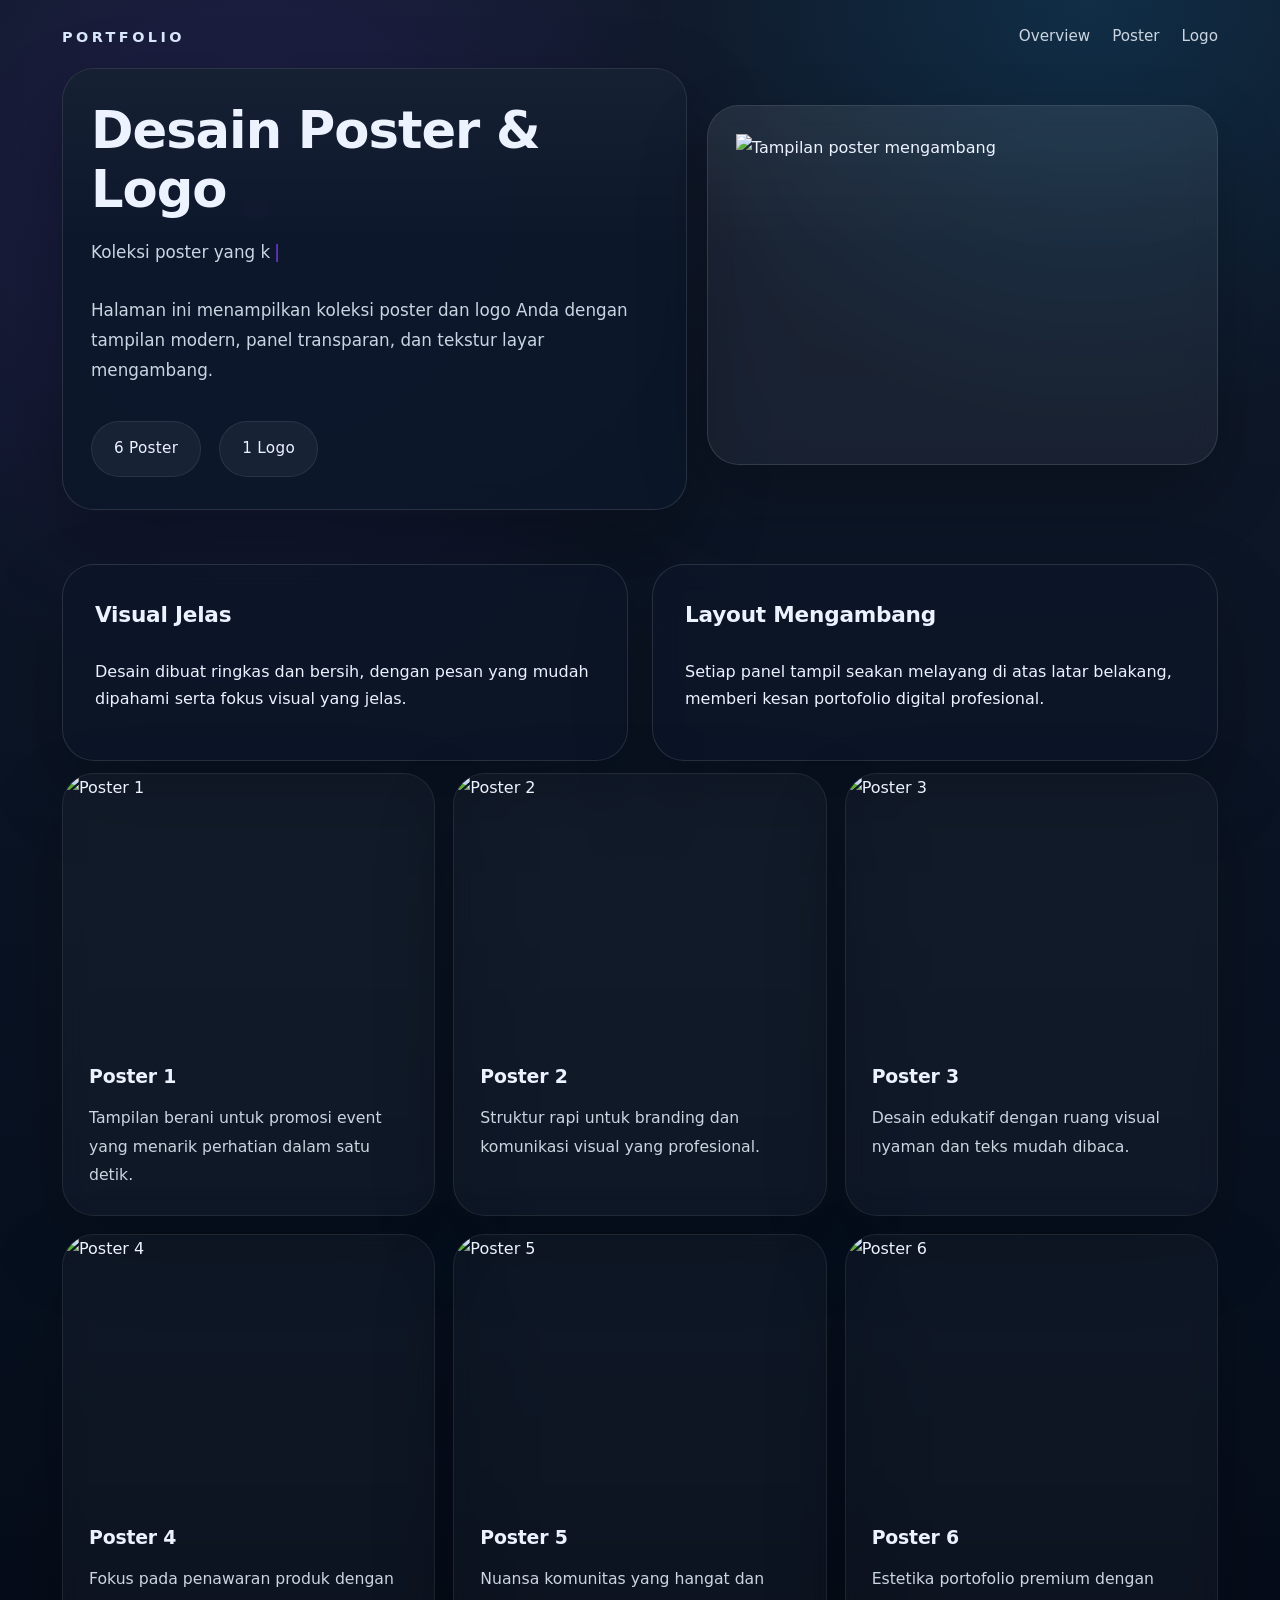
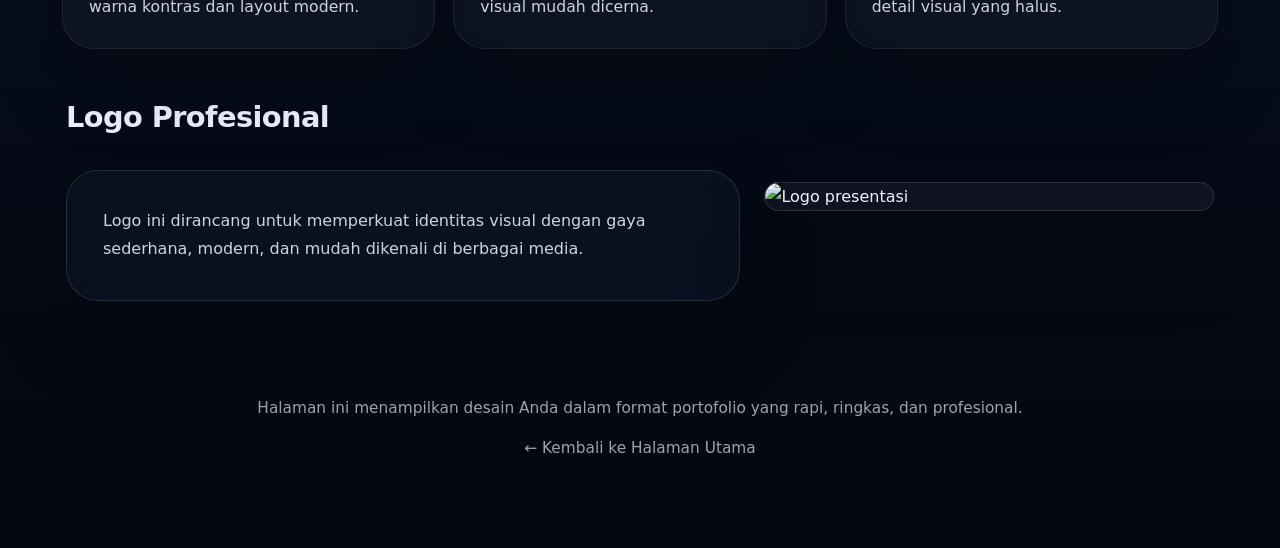
==== index2.html @ ca3ceda4 "portofolio" ====
<!DOCTYPE html>
<html lang="id">
<head>
  <meta charset="UTF-8" />
  <meta name="viewport" content="width=device-width, initial-scale=1.0" />
  <title>Portofolio Poster & Logo</title>
  <style>
    :root {
      --bg: #07101f;
      --surface: rgba(12, 23, 41, 0.88);
      --surface-soft: rgba(12, 23, 41, 0.6);
      --text: #edf2ff;
      --muted: #9ca3af;
      --accent: #7c3aed;
      --border: rgba(255,255,255,0.12);
      --shadow: 0 32px 80px rgba(0,0,0,0.32);
      --radius: 32px;
      font-family: Inter, system-ui, sans-serif;
    }
    * { box-sizing: border-box; }
    html { scroll-behavior: smooth; }
    body {
      margin: 0;
      min-height: 100vh;
      background: radial-gradient(circle at 20% 10%, rgba(124,58,237,0.16), transparent 22%),
                  radial-gradient(circle at 85% 0%, rgba(14,165,233,0.14), transparent 18%),
                  linear-gradient(180deg, #101a2b 0%, #07101f 60%, #04070f 100%);
      color: var(--text);
      line-height: 1.7;
    }
    body::before {
      content: '';
      position: fixed;
      inset: 0;
      background-image: radial-gradient(circle, rgba(255,255,255,0.08) 1px, transparent 1px);
      background-size: 96px 96px;
      opacity: 0.08;
      pointer-events: none;
    }
    a { color: inherit; text-decoration: none; }
    .page {
      width: min(1180px, calc(100% - 32px));
      margin: 0 auto;
      padding: 24px 0 40px;
    }
    header {
      display: flex;
      justify-content: space-between;
      align-items: center;
      gap: 16px;
      margin-bottom: 18px;
      padding: 0 12px;
    }
    .brand {
      letter-spacing: 0.24em;
      text-transform: uppercase;
      font-size: 0.9rem;
      color: #dbeafe;
      font-weight: 700;
    }
    nav { display: flex; gap: 22px; flex-wrap: wrap; }
    nav a { color: #cbd5e1; font-size: 0.95rem; transition: color 0.2s ease; }
    nav a:hover { color: var(--accent); }
    .hero {
      display: grid;
      grid-template-columns: 1.1fr 0.9fr;
      gap: 20px;
      align-items: center;
      margin-bottom: 22px;
      padding: 0 12px;
    }
    .panel {
      position: relative;
      border-radius: var(--radius);
      background: var(--surface);
      border: 1px solid var(--border);
      box-shadow: var(--shadow);
      overflow: hidden;
      backdrop-filter: blur(12px);
    }
    .panel::before {
      content: '';
      position: absolute;
      inset: 0;
      background: linear-gradient(180deg, rgba(255,255,255,0.04), transparent 40%);
      pointer-events: none;
    }
    .hero-copy {
      padding: 32px 28px;
    }
    .hero-copy h1 {
      margin: 0;
      font-size: clamp(2.6rem, 4vw, 3.8rem);
      line-height: 1.15;
      letter-spacing: -0.02em;
    }
    .typing-text {
      margin: 24px 0 0;
      color: #cbd5e1;
      max-width: 640px;
      font-size: 1.05rem;
      line-height: 1.8;
      min-height: 2.5rem;
      overflow: hidden;
      white-space: nowrap;
    }
    .typing-cursor {
      display: inline-block;
      margin-left: 4px;
      color: var(--accent);
      animation: blink 1.1s step-start infinite;
    }
    @keyframes blink {
      50% { opacity: 0; }
    }
    .hero-copy p {
      margin: 18px 0 0;
      color: #cbd5e1;
      max-width: 640px;
      font-size: 1.05rem;
      line-height: 1.8;
    }
    .hero-meta {
      display: flex;
      flex-wrap: wrap;
      gap: 18px;
      margin-top: 36px;
    }
    .pill {
      padding: 14px 22px;
      border-radius: 999px;
      background: rgba(255,255,255,0.05);
      border: 1px solid rgba(255,255,255,0.08);
      color: #edf2ff;
      font-size: 0.95rem;
      letter-spacing: 0.3px;
      transition: all 0.2s ease;
    }
    .pill:hover {
      background: rgba(255,255,255,0.08);
      transform: translateY(-2px);
    }
    .screen-card {
      padding: 28px;
      display: grid;
      gap: 20px;
    }
    .floating-screen {
      position: relative;
      border-radius: 32px;
      overflow: hidden;
      background: rgba(255,255,255,0.05);
      border: 1px solid rgba(255,255,255,0.12);
      box-shadow: 0 30px 70px rgba(0,0,0,0.24);
      transform: translateY(-4px);
      transition: transform 0.24s ease, box-shadow 0.24s ease;
      min-height: 360px;
    }
    .floating-screen:hover { transform: translateY(-12px); box-shadow: 0 50px 100px rgba(0,0,0,0.32); }
    .floating-screen img {
      display: block;
      width: 100%;
      height: 100%;
      object-fit: cover;
    }
    .info-grid {
      display: grid;
       gap: 24px;
       grid-template-columns: repeat(2, 1fr);
       margin: 54px 0 0;
       padding: 0 12px;
    }
    .info-card {
      padding: 32px;
      border-radius: var(--radius);
      background: var(--surface-soft);
      border: 1px solid var(--border);
      box-shadow: 0 32px 80px rgba(0,0,0,0.22);
      backdrop-filter: blur(14px);
    }
    .info-card h2 {
      margin: 0 0 24px;
      font-size: 1.35rem;
      font-weight: 600;
      letter-spacing: -0.01em;
    }
    .info-card ul {
      list-style: none;
      padding: 0;
      margin: 0;
    }
    .info-card li {
      margin: 0 0 14px;
      padding-left: 28px;
      position: relative;
      color: #cbd5e1;
      font-size: 1rem;
      line-height: 1.8;
    }
    .info-card li:last-child {
      margin-bottom: 0;
    }
    .info-card li::before {
      content: '✓';
      position: absolute;
      left: 0;
      color: var(--accent);
      font-weight: 600;
      font-size: 1.1rem;
    }
    .poster-grid {
      display: grid;
      gap: 18px;
      grid-template-columns: repeat(auto-fit, minmax(300px, 1fr));
      margin: 12px 12px 0;
    }
    .poster-card {
      border-radius: var(--radius);
      overflow: hidden;
      background: rgba(255,255,255,0.03);
      border: 1px solid rgba(255,255,255,0.08);
      box-shadow: 0 32px 80px rgba(0,0,0,0.22);
      transition: transform 0.3s ease, box-shadow 0.3s ease;
      backdrop-filter: blur(10px);
    }
    .poster-card:hover { transform: translateY(-8px); box-shadow: 0 40px 95px rgba(0,0,0,0.28); }
    .poster-card img { width: 100%; height: 260px; object-fit: cover; display: block; }
    .poster-card .content { padding: 26px; }
    .poster-card h3 { margin: 0 0 12px; font-size: 1.18rem; letter-spacing: -0.01em; }
    .poster-card p { margin: 0; color: #cbd5e1; font-size: 0.98rem; line-height: 1.8; }
    .logo-section {
      margin: 44px 16px 0;
      display: grid;
      gap: 24px;
      grid-template-columns: 1.2fr 0.8fr;
      align-items: center;
    }
    .logo-panel {
      padding: 36px;
      border-radius: var(--radius);
      background: var(--surface-soft);
      border: 1px solid var(--border);
      box-shadow: 0 32px 80px rgba(0,0,0,0.22);
      backdrop-filter: blur(14px);
    }
    .logo-panel h2 { margin: 0 0 16px; font-size: 1.35rem; letter-spacing: -0.01em; }
    .logo-panel p { margin: 0; color: #cbd5e1; line-height: 1.8; font-size: 1rem; }
    .logo-frame {
      border-radius: var(--radius);
      overflow: hidden;
      background: rgba(255,255,255,0.04);
      border: 1px solid rgba(255,255,255,0.12);
      box-shadow: 0 32px 90px rgba(0,0,0,0.28);
    }
    .logo-frame img { width: 100%; display: block; object-fit: contain; }
    .footer {
      margin: 48px 12px 0;
      text-align: center;
      color: var(--muted);
      font-size: 0.96rem;
      padding: 32px 0;
      line-height: 1.6;
    }
    main img {
      cursor: zoom-in;
      transition: transform 0.2s ease;
    }
    main img:hover {
      transform: scale(1.02);
    }
    .modal {
      position: fixed;
      inset: 0;
      display: none;
      align-items: center;
      justify-content: center;
      background: rgba(0,0,0,0.88);
      z-index: 9999;
      padding: 16px;
      overflow: hidden;
    }
    .modal.open {
      display: flex;
    }
    .modal-content {
      position: relative;
      display: flex;
      align-items: center;
      justify-content: center;
      max-width: min(100%, calc(100vw - 32px));
      max-height: min(100%, calc(100vh - 32px));
      width: min(100%, calc(100vw - 32px));
      height: min(100%, calc(100vh - 32px));
    }
    .modal-content img {
      width: auto;
      max-width: 100%;
      height: auto;
      max-height: 100%;
      border-radius: 24px;
      box-shadow: 0 30px 80px rgba(0,0,0,0.45);
      display: block;
    }
    .modal-close {
      position: absolute;
      top: -12px;
      right: -12px;
      width: 42px;
      height: 42px;
      border-radius: 50%;
      border: 1px solid rgba(255,255,255,0.18);
      background: rgba(15,23,42,0.94);
      color: #fff;
      font-size: 1.2rem;
      display: flex;
      align-items: center;
      justify-content: center;
      cursor: pointer;
      box-shadow: 0 16px 36px rgba(0,0,0,0.35);
    }
    .modal-close:hover {
      background: rgba(124,58,237,0.9);
    }
    @media (max-width: 980px) {
      .hero { grid-template-columns: 1fr; }
      .info-grid, .logo-section { grid-template-columns: 1fr; }
    }
    @media (max-width: 680px) {
      header { flex-direction: column; align-items: flex-start; }
      .page { padding: 20px 0 32px; }
      .poster-card img { height: 220px; }
      .floating-screen { min-height: 320px; }
      .hero-copy { padding: 28px 24px; }
      .hero-stack { padding: 0; }
    }
  </style>
</head>
<body>
  <main class="page">
    <header>
      <div class="brand">PORTFOLIO</div>
      <nav>
        <a href="#overview">Overview</a>
        <a href="#posters">Poster</a>
        <a href="#logo">Logo</a>
      </nav>
    </header>

    <section class="hero">
      <div class="panel hero-copy">
        <h1>Desain Poster & Logo</h1>
        <p class="typing-text"><span id="typed-text"></span><span class="typing-cursor">|</span></p>
        <p>Halaman ini menampilkan koleksi poster dan logo Anda dengan tampilan modern, panel transparan, dan tekstur layar mengambang.</p>
        <div class="hero-meta">
          <span class="pill">6 Poster</span>
          <span class="pill">1 Logo</span>
        </div>
      </div>

      <div class="panel screen-card floating-screen">
        <img src="assets/images/poster.jpeg" alt="Tampilan poster mengambang" />
      </div>
    </section>

    <section id="overview" class="info-grid">
      <div class="info-card">
        <h2>Visual Jelas</h2>
        <p>Desain dibuat ringkas dan bersih, dengan pesan yang mudah dipahami serta fokus visual yang jelas.</p>
      </div>
      <div class="info-card">
        <h2>Layout Mengambang</h2>
        <p>Setiap panel tampil seakan melayang di atas latar belakang, memberi kesan portofolio digital profesional.</p>
      </div>
    </section>

    <section id="posters" class="section">
      <div class="poster-grid">
        <article class="poster-card">
          <img src="assets/images/poster1.jpeg" alt="Poster 1" />
          <div class="content">
            <h3>Poster 1</h3>
            <p>Tampilan berani untuk promosi event yang menarik perhatian dalam satu detik.</p>
          </div>
        </article>
        <article class="poster-card">
          <img src="assets/images/poster2.jpeg" alt="Poster 2" />
          <div class="content">
            <h3>Poster 2</h3>
            <p>Struktur rapi untuk branding dan komunikasi visual yang profesional.</p>
          </div>
        </article>
        <article class="poster-card">
          <img src="assets/images/poster3.jpeg" alt="Poster 3" />
          <div class="content">
            <h3>Poster 3</h3>
            <p>Desain edukatif dengan ruang visual nyaman dan teks mudah dibaca.</p>
          </div>
        </article>
        <article class="poster-card">
          <img src="assets/images/poster4.jpeg" alt="Poster 4" />
          <div class="content">
            <h3>Poster 4</h3>
            <p>Fokus pada penawaran produk dengan warna kontras dan layout modern.</p>
          </div>
        </article>
        <article class="poster-card">
          <img src="assets/images/poster5.jpeg" alt="Poster 5" />
          <div class="content">
            <h3>Poster 5</h3>
            <p>Nuansa komunitas yang hangat dan visual mudah dicerna.</p>
          </div>
        </article>
        <article class="poster-card">
          <img src="assets/images/poster7.jpeg" alt="Poster 6" />
          <div class="content">
            <h3>Poster 6</h3>
            <p>Estetika portofolio premium dengan detail visual yang halus.</p>
          </div>
        </article>
      </div>
    </section>

    <section id="logo" class="logo-section">
      <div>
        <h2 style="font-size: 1.8rem; font-weight: 700; margin: 0 0 28px; letter-spacing: -0.02em;">Logo Profesional</h2>
        <div class="logo-panel">
          <p>Logo ini dirancang untuk memperkuat identitas visual dengan gaya sederhana, modern, dan mudah dikenali di berbagai media.</p>
        </div>
      </div>
      <div class="logo-frame">
        <img src="assets/images/poster6.jpeg" alt="Logo presentasi" />
      </div>
    </section>

    <footer class="footer">
      <p>Halaman ini menampilkan desain Anda dalam format portofolio yang rapi, ringkas, dan profesional.</p>
      <p><a class="back-link" href="index4.html">← Kembali ke Halaman Utama</a></p>
    </footer>
  </main>

  <div class="modal" id="imageModal" aria-hidden="true">
    <div class="modal-content">
      <button class="modal-close" id="modalClose" aria-label="Tutup tampilan gambar">×</button>
      <img id="modalImage" src="" alt="Gambar diperbesar" />
    </div>
  </div>

  <script>
    const modal = document.getElementById('imageModal');
    const modalImage = document.getElementById('modalImage');
    const modalClose = document.getElementById('modalClose');

    const openImageModal = (src, alt) => {
      modalImage.src = src;
      modalImage.alt = alt || 'Gambar diperbesar';
      modal.classList.add('open');
      modal.setAttribute('aria-hidden', 'false');
      document.body.style.overflow = 'hidden';
    };

    const closeImageModal = () => {
      modal.classList.remove('open');
      modal.setAttribute('aria-hidden', 'true');
      document.body.style.overflow = '';
      modalImage.src = '';
    };

    document.querySelectorAll('main img').forEach(img => {
      img.addEventListener('click', () => openImageModal(img.src, img.alt));
    });

    modalClose.addEventListener('click', closeImageModal);
    modal.addEventListener('click', event => {
      if (event.target === modal) {
        closeImageModal();
      }
    });

    document.addEventListener('keydown', event => {
      if (event.key === 'Escape' && modal.classList.contains('open')) {
        closeImageModal();
      }
    });

    const typedText = document.getElementById('typed-text');
    const typeMessages = [
      'Koleksi poster yang kuat dan berkelas',
      'Logo modern dengan tampilan tegas',
      'Desain visual profesional untuk branding Anda'
    ];
    let typeIndex = 0;
    let charIndex = 0;
    const typingSpeed = 80;
    const erasingSpeed = 40;
    const pauseDelay = 1700;

    function typeWriter() {
      if (!typedText) return;
      const currentText = typeMessages[typeIndex];
      if (charIndex < currentText.length) {
        typedText.textContent += currentText.charAt(charIndex);
        charIndex++;
        setTimeout(typeWriter, typingSpeed);
      } else {
        setTimeout(eraseWriter, pauseDelay);
      }
    }

    function eraseWriter() {
      if (!typedText) return;
      if (charIndex > 0) {
        typedText.textContent = typedText.textContent.slice(0, -1);
        charIndex--;
        setTimeout(eraseWriter, erasingSpeed);
      } else {
        typeIndex = (typeIndex + 1) % typeMessages.length;
        setTimeout(typeWriter, 500);
      }
    }

    document.addEventListener('DOMContentLoaded', () => {
      if (typedText) {
        setTimeout(typeWriter, 600);
      }
    });
  </script>
</body>
</html>
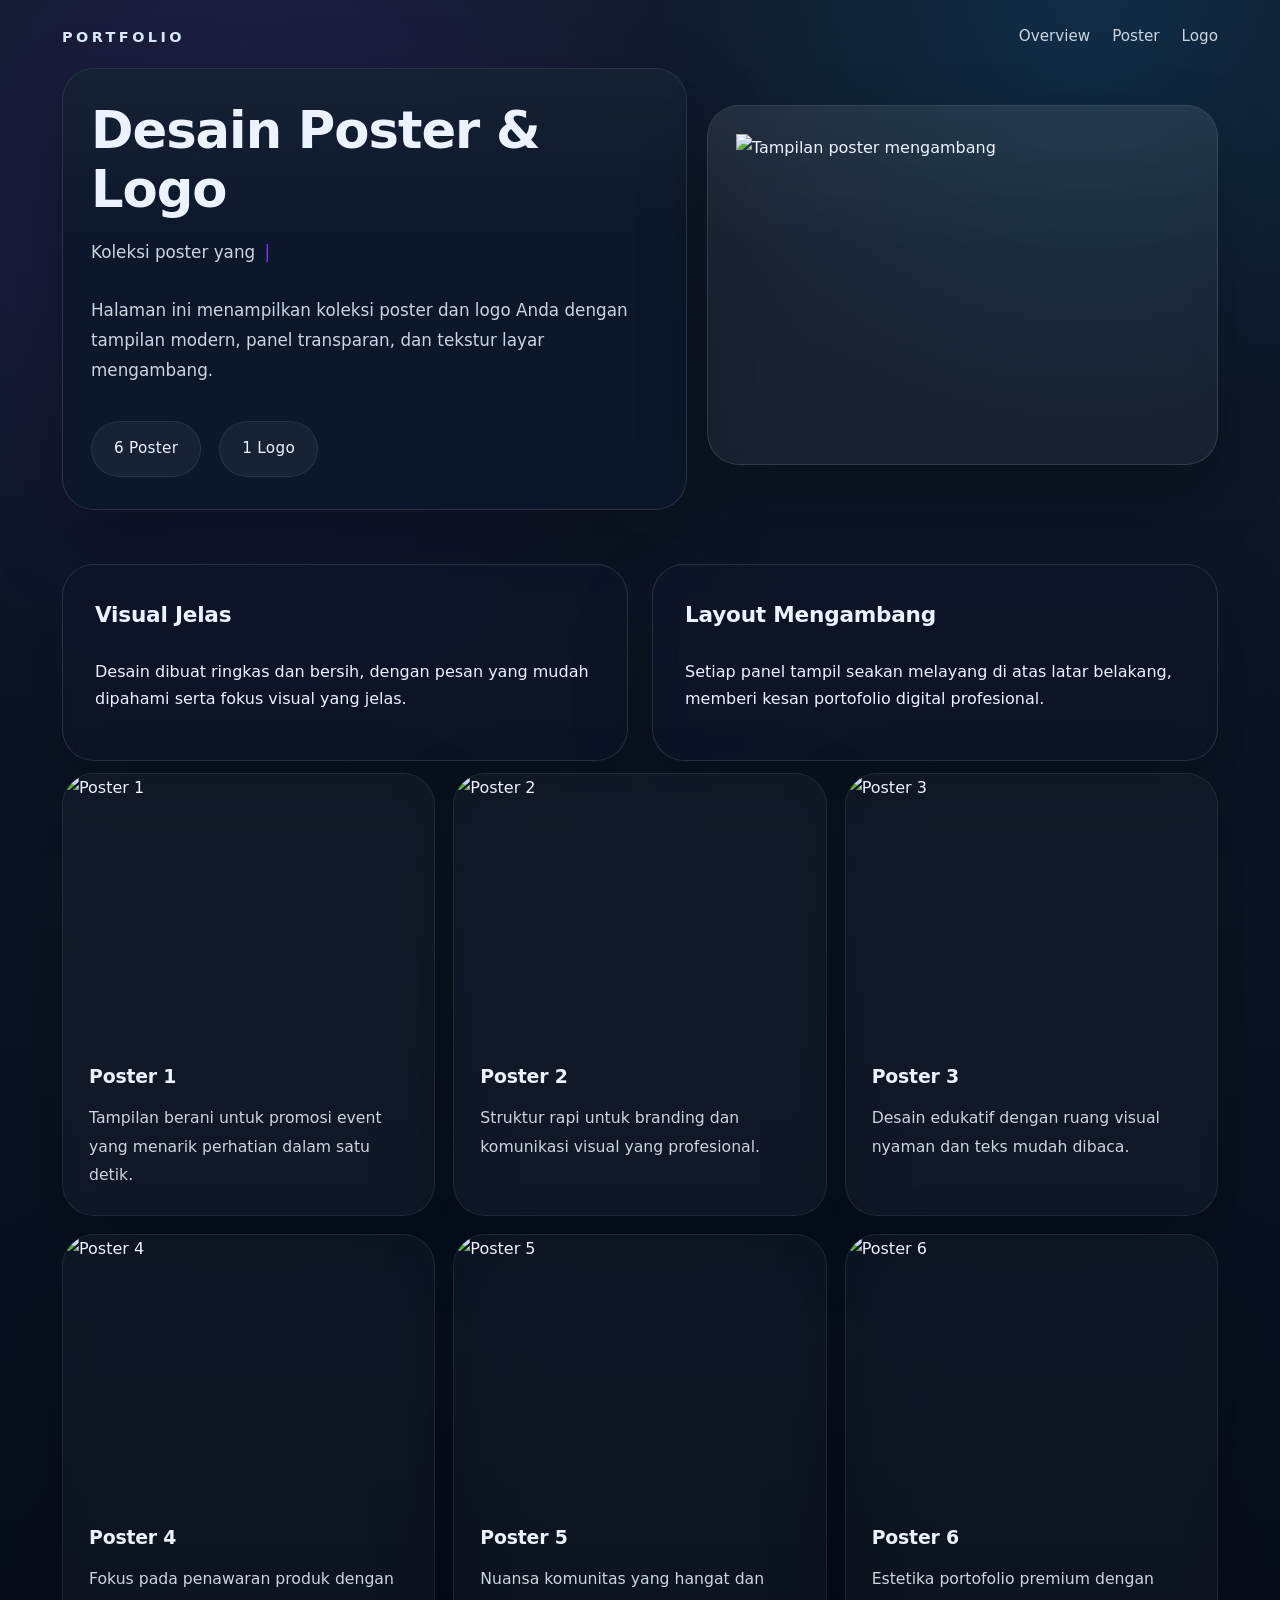
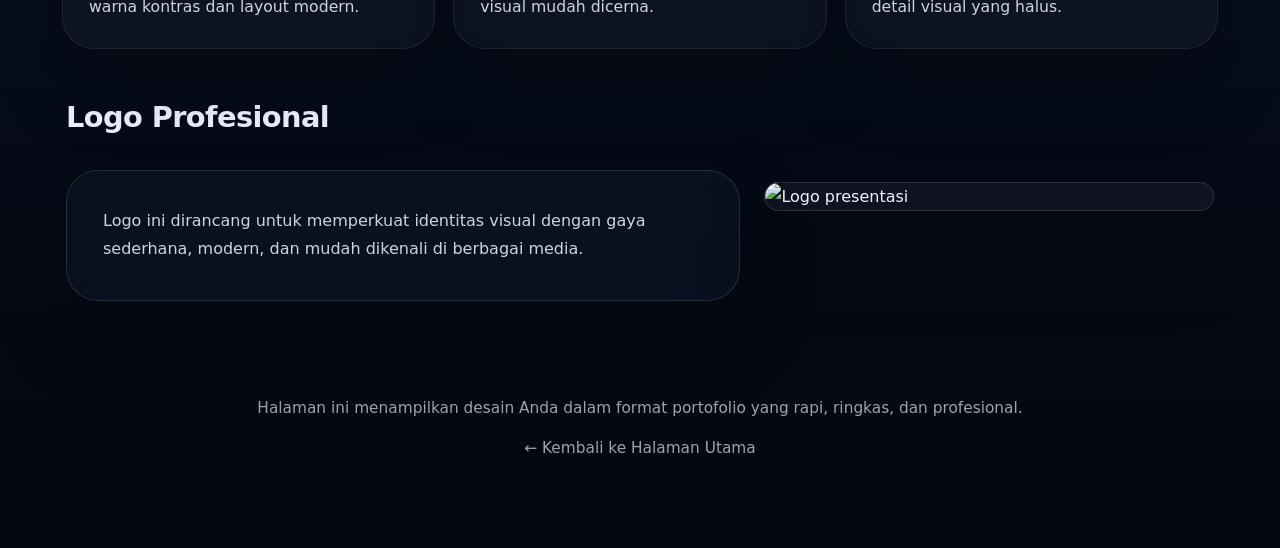
==== commit 580c635d: "baru" ====
--- a/index2.html
+++ b/index2.html
@@ -358,7 +358,7 @@
       </div>
 
       <div class="panel screen-card floating-screen">
-        <img src="assets/images/poster.jpeg" alt="Tampilan poster mengambang" />
+        <img src="assets/poster.jpeg" alt="Tampilan poster mengambang" />
       </div>
     </section>
 
@@ -376,42 +376,42 @@
     <section id="posters" class="section">
       <div class="poster-grid">
         <article class="poster-card">
-          <img src="assets/images/poster1.jpeg" alt="Poster 1" />
+          <img src="assets/poster1.jpeg" alt="Poster 1" />
           <div class="content">
             <h3>Poster 1</h3>
             <p>Tampilan berani untuk promosi event yang menarik perhatian dalam satu detik.</p>
           </div>
         </article>
         <article class="poster-card">
-          <img src="assets/images/poster2.jpeg" alt="Poster 2" />
+          <img src="assets/poster2.jpeg" alt="Poster 2" />
           <div class="content">
             <h3>Poster 2</h3>
             <p>Struktur rapi untuk branding dan komunikasi visual yang profesional.</p>
           </div>
         </article>
         <article class="poster-card">
-          <img src="assets/images/poster3.jpeg" alt="Poster 3" />
+          <img src="assets/poster3.jpeg" alt="Poster 3" />
           <div class="content">
             <h3>Poster 3</h3>
             <p>Desain edukatif dengan ruang visual nyaman dan teks mudah dibaca.</p>
           </div>
         </article>
         <article class="poster-card">
-          <img src="assets/images/poster4.jpeg" alt="Poster 4" />
+          <img src="assets/poster4.jpeg" alt="Poster 4" />
           <div class="content">
             <h3>Poster 4</h3>
             <p>Fokus pada penawaran produk dengan warna kontras dan layout modern.</p>
           </div>
         </article>
         <article class="poster-card">
-          <img src="assets/images/poster5.jpeg" alt="Poster 5" />
+          <img src="assets/poster5.jpeg" alt="Poster 5" />
           <div class="content">
             <h3>Poster 5</h3>
             <p>Nuansa komunitas yang hangat dan visual mudah dicerna.</p>
           </div>
         </article>
         <article class="poster-card">
-          <img src="assets/images/poster7.jpeg" alt="Poster 6" />
+          <img src="assets/poster7.jpeg" alt="Poster 6" />
           <div class="content">
             <h3>Poster 6</h3>
             <p>Estetika portofolio premium dengan detail visual yang halus.</p>
@@ -428,13 +428,13 @@
         </div>
       </div>
       <div class="logo-frame">
-        <img src="assets/images/poster6.jpeg" alt="Logo presentasi" />
+        <img src="assets/poster6.jpeg" alt="Logo presentasi" />
       </div>
     </section>
 
     <footer class="footer">
       <p>Halaman ini menampilkan desain Anda dalam format portofolio yang rapi, ringkas, dan profesional.</p>
-      <p><a class="back-link" href="index4.html">← Kembali ke Halaman Utama</a></p>
+      <p><a class="back-link" href="index.html">← Kembali ke Halaman Utama</a></p>
     </footer>
   </main>
 
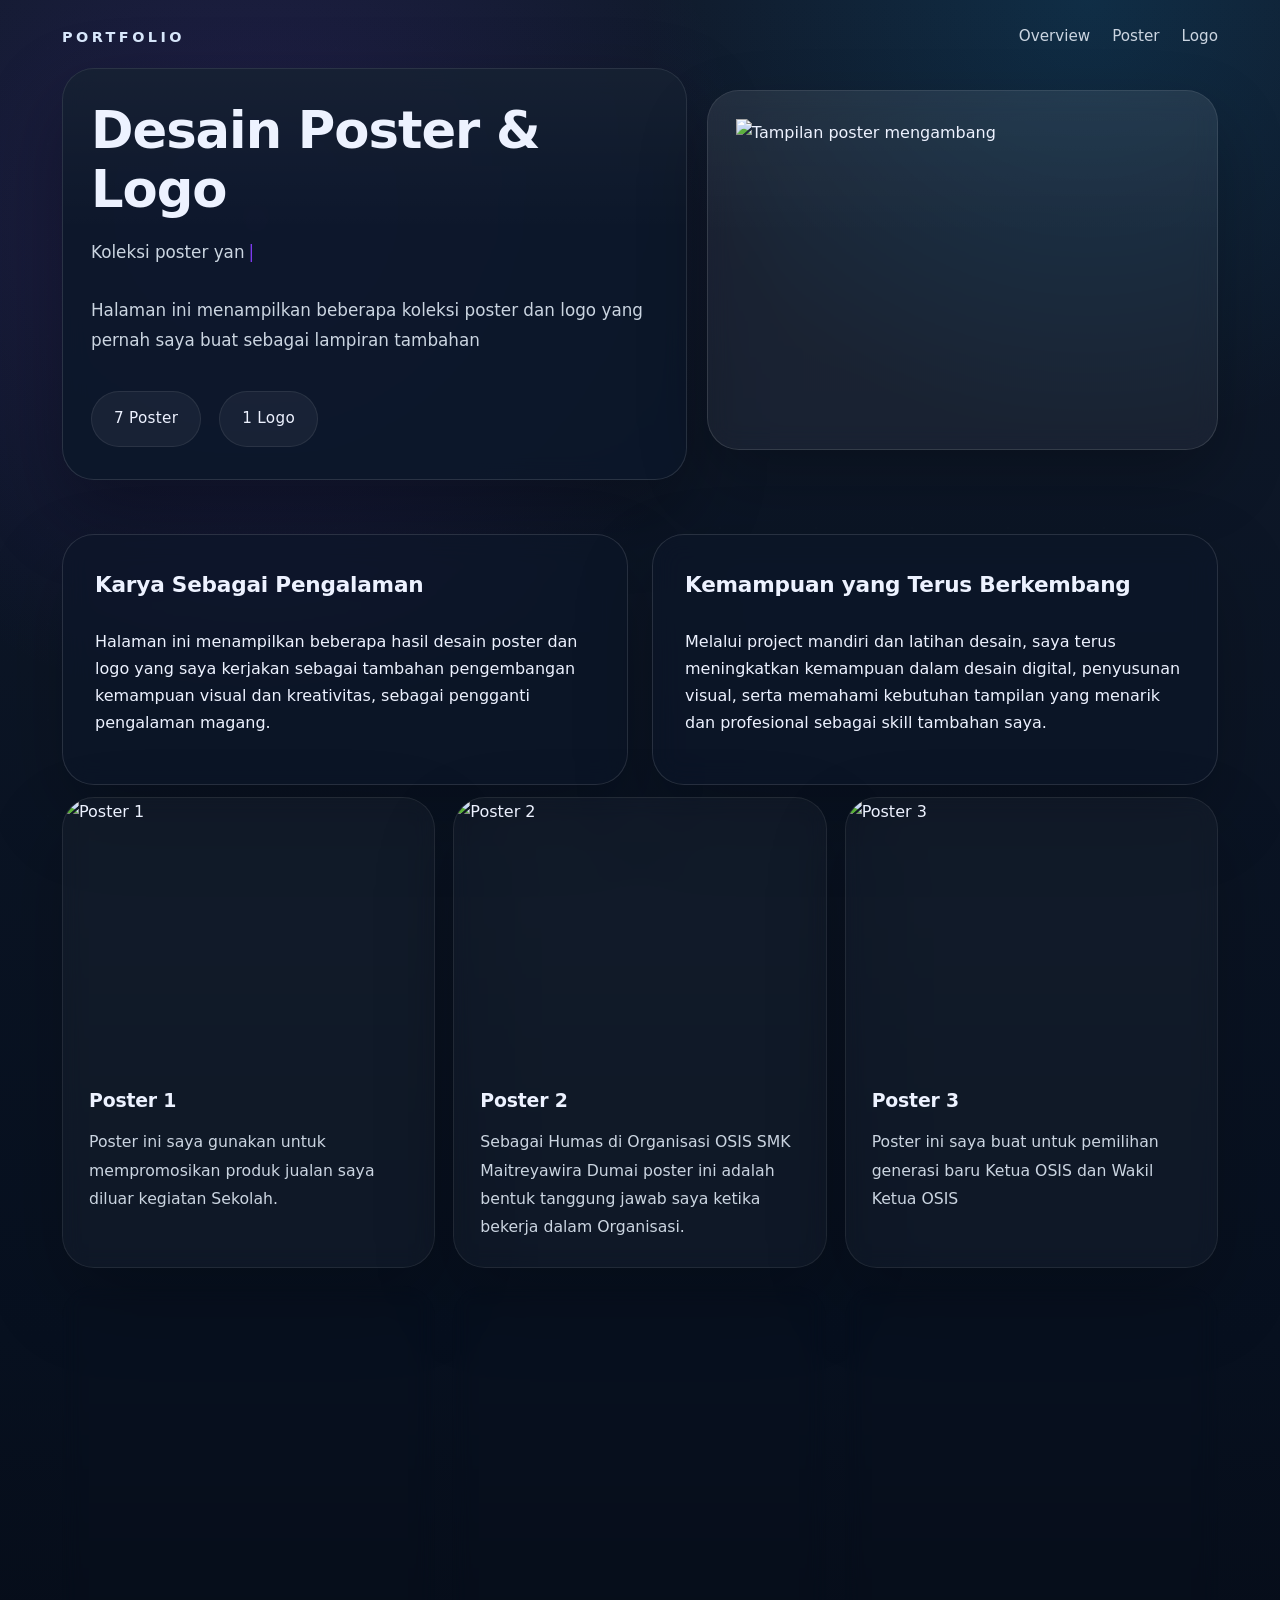
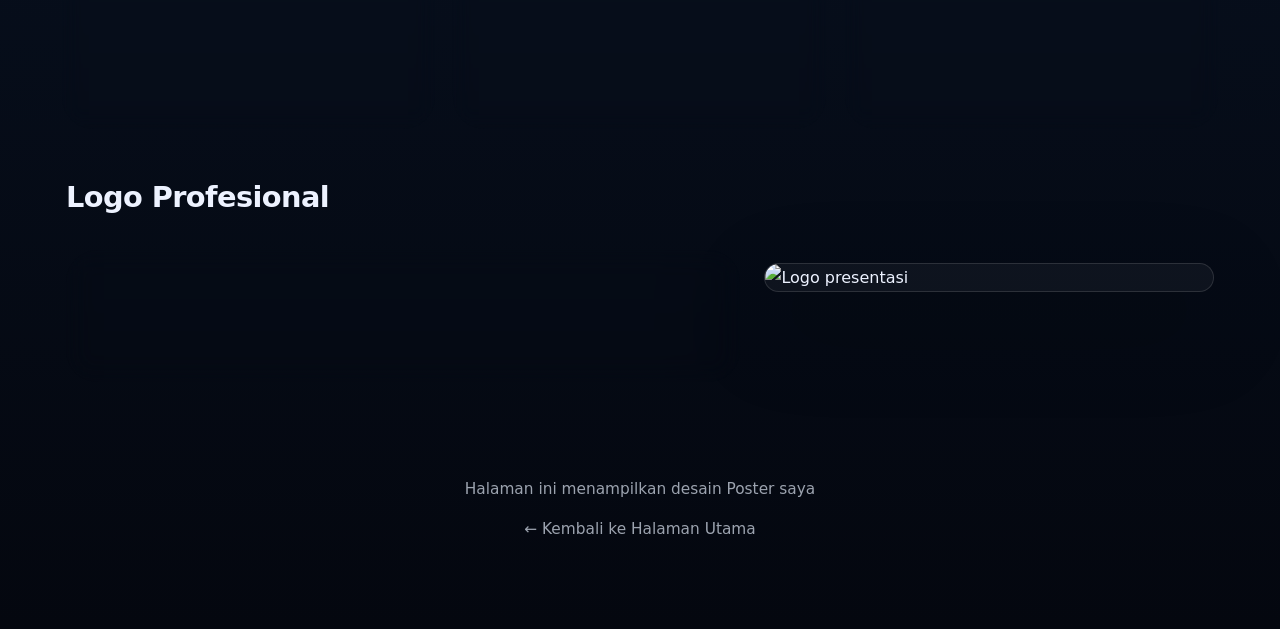
==== commit c67a761a: "Update index2.html" ====
--- a/index2.html
+++ b/index2.html
@@ -350,9 +350,9 @@
       <div class="panel hero-copy">
         <h1>Desain Poster & Logo</h1>
         <p class="typing-text"><span id="typed-text"></span><span class="typing-cursor">|</span></p>
-        <p>Halaman ini menampilkan koleksi poster dan logo Anda dengan tampilan modern, panel transparan, dan tekstur layar mengambang.</p>
+        <p>Halaman ini menampilkan beberapa koleksi poster dan logo yang pernah saya buat sebagai lampiran tambahan</p>
         <div class="hero-meta">
-          <span class="pill">6 Poster</span>
+          <span class="pill">7 Poster</span>
           <span class="pill">1 Logo</span>
         </div>
       </div>
@@ -364,12 +364,12 @@
 
     <section id="overview" class="info-grid">
       <div class="info-card">
-        <h2>Visual Jelas</h2>
-        <p>Desain dibuat ringkas dan bersih, dengan pesan yang mudah dipahami serta fokus visual yang jelas.</p>
+        <h2>Karya Sebagai Pengalaman</h2>
+        <p>Halaman ini menampilkan beberapa hasil desain poster dan logo yang saya kerjakan sebagai tambahan pengembangan kemampuan visual dan kreativitas, sebagai pengganti pengalaman magang.</p>
       </div>
       <div class="info-card">
-        <h2>Layout Mengambang</h2>
-        <p>Setiap panel tampil seakan melayang di atas latar belakang, memberi kesan portofolio digital profesional.</p>
+        <h2>Kemampuan yang Terus Berkembang</h2>
+        <p>Melalui project mandiri dan latihan desain, saya terus meningkatkan kemampuan dalam desain digital, penyusunan visual, serta memahami kebutuhan tampilan yang menarik dan profesional sebagai skill tambahan saya.</p>
       </div>
     </section>
 
@@ -379,42 +379,42 @@
           <img src="assets/poster1.jpeg" alt="Poster 1" />
           <div class="content">
             <h3>Poster 1</h3>
-            <p>Tampilan berani untuk promosi event yang menarik perhatian dalam satu detik.</p>
+            <p>Poster ini saya gunakan untuk mempromosikan produk jualan saya diluar kegiatan Sekolah.</p>
           </div>
         </article>
         <article class="poster-card">
           <img src="assets/poster2.jpeg" alt="Poster 2" />
           <div class="content">
             <h3>Poster 2</h3>
-            <p>Struktur rapi untuk branding dan komunikasi visual yang profesional.</p>
+            <p>Sebagai Humas di Organisasi OSIS SMK Maitreyawira Dumai poster ini adalah bentuk tanggung jawab saya ketika bekerja dalam Organisasi.</p>
           </div>
         </article>
         <article class="poster-card">
           <img src="assets/poster3.jpeg" alt="Poster 3" />
           <div class="content">
             <h3>Poster 3</h3>
-            <p>Desain edukatif dengan ruang visual nyaman dan teks mudah dibaca.</p>
+            <p>Poster ini saya buat untuk pemilihan generasi baru Ketua OSIS dan Wakil Ketua OSIS</p>
           </div>
         </article>
         <article class="poster-card">
           <img src="assets/poster4.jpeg" alt="Poster 4" />
           <div class="content">
             <h3>Poster 4</h3>
-            <p>Fokus pada penawaran produk dengan warna kontras dan layout modern.</p>
+            <p>Bentuk Tugas agama yang diberikan oleh guru. poster ini digunakan untuk memperingati hari waisak.</p>
           </div>
         </article>
         <article class="poster-card">
           <img src="assets/poster5.jpeg" alt="Poster 5" />
           <div class="content">
             <h3>Poster 5</h3>
-            <p>Nuansa komunitas yang hangat dan visual mudah dicerna.</p>
+            <p>Poster yang digunakan ketika MPLS dan Penyambutan Siswa/Siswi Baru.</p>
           </div>
         </article>
         <article class="poster-card">
           <img src="assets/poster7.jpeg" alt="Poster 6" />
           <div class="content">
             <h3>Poster 6</h3>
-            <p>Estetika portofolio premium dengan detail visual yang halus.</p>
+            <p>Tugas yang diberikan oleh guru untuk membuat poster melalui AI agar mengerti dalam penggunaan prompt.</p>
           </div>
         </article>
       </div>
@@ -424,7 +424,7 @@
       <div>
         <h2 style="font-size: 1.8rem; font-weight: 700; margin: 0 0 28px; letter-spacing: -0.02em;">Logo Profesional</h2>
         <div class="logo-panel">
-          <p>Logo ini dirancang untuk memperkuat identitas visual dengan gaya sederhana, modern, dan mudah dikenali di berbagai media.</p>
+          <p>logo ini adalah Brand dari usaha/kegiatan jualan saya dan teman saya ketika masih berjualan didumai diluar kegiatan Sekolah</p>
         </div>
       </div>
       <div class="logo-frame">
@@ -433,7 +433,7 @@
     </section>
 
     <footer class="footer">
-      <p>Halaman ini menampilkan desain Anda dalam format portofolio yang rapi, ringkas, dan profesional.</p>
+      <p>Halaman ini menampilkan desain Poster saya</p>
       <p><a class="back-link" href="index.html">← Kembali ke Halaman Utama</a></p>
     </footer>
   </main>
